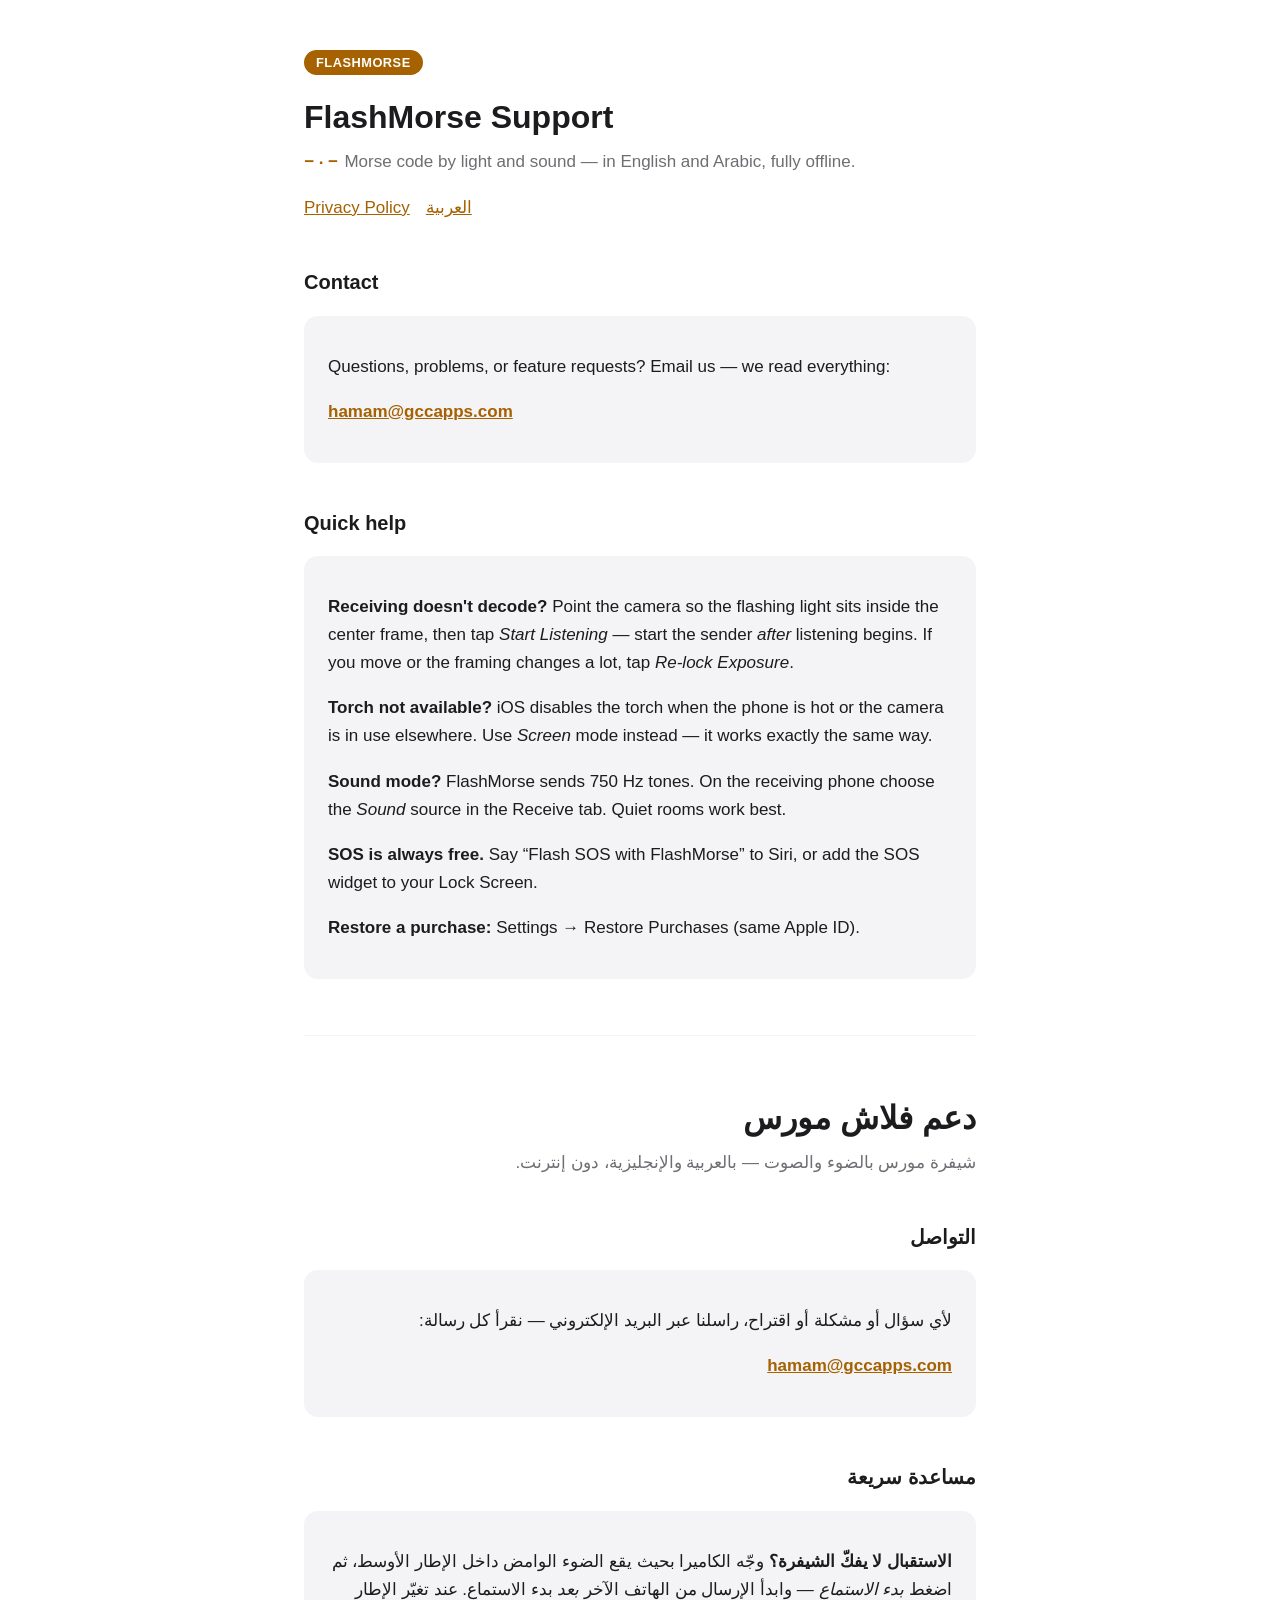
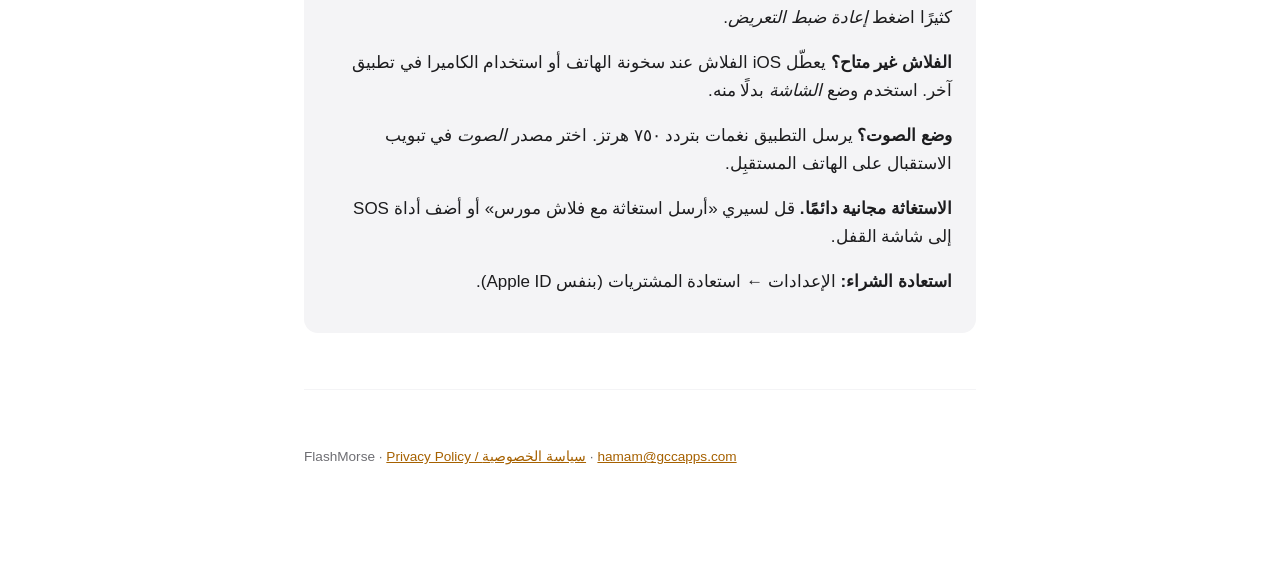
==== index.html @ db7fae85 "FlashMorse support site + privacy policy (en/ar) Co-Authored-By: Claude Fable 5 <noreply@anthropic.c" ====
<!DOCTYPE html>
<html lang="en">
<head>
<meta charset="utf-8">
<meta name="viewport" content="width=device-width, initial-scale=1">
<title>FlashMorse — Support</title>
<link rel="stylesheet" href="style.css">
</head>
<body>
<main>
  <span class="badge">FLASHMORSE</span>
  <h1>FlashMorse Support</h1>
  <p class="tagline"><span class="morse">−·−</span> Morse code by light and sound — in English and Arabic, fully offline.</p>

  <nav><a href="privacy.html">Privacy Policy</a><a href="#arabic">العربية</a></nav>

  <h2>Contact</h2>
  <div class="card">
    <p>Questions, problems, or feature requests? Email us — we read everything:</p>
    <p><strong><a href="mailto:hamam@gccapps.com">hamam@gccapps.com</a></strong></p>
  </div>

  <h2>Quick help</h2>
  <div class="card">
    <p><strong>Receiving doesn't decode?</strong> Point the camera so the flashing light sits inside the center frame, then tap <em>Start Listening</em> — start the sender <em>after</em> listening begins. If you move or the framing changes a lot, tap <em>Re-lock Exposure</em>.</p>
    <p><strong>Torch not available?</strong> iOS disables the torch when the phone is hot or the camera is in use elsewhere. Use <em>Screen</em> mode instead — it works exactly the same way.</p>
    <p><strong>Sound mode?</strong> FlashMorse sends 750&nbsp;Hz tones. On the receiving phone choose the <em>Sound</em> source in the Receive tab. Quiet rooms work best.</p>
    <p><strong>SOS is always free.</strong> Say “Flash SOS with FlashMorse” to Siri, or add the SOS widget to your Lock Screen.</p>
    <p><strong>Restore a purchase:</strong> Settings → Restore Purchases (same Apple ID).</p>
  </div>

  <hr>

  <section id="arabic" dir="rtl" lang="ar">
    <h1>دعم فلاش مورس</h1>
    <p class="tagline">شيفرة مورس بالضوء والصوت — بالعربية والإنجليزية، دون إنترنت.</p>

    <h2>التواصل</h2>
    <div class="card">
      <p>لأي سؤال أو مشكلة أو اقتراح، راسلنا عبر البريد الإلكتروني — نقرأ كل رسالة:</p>
      <p><strong><a href="mailto:hamam@gccapps.com">hamam@gccapps.com</a></strong></p>
    </div>

    <h2>مساعدة سريعة</h2>
    <div class="card">
      <p><strong>الاستقبال لا يفكّ الشيفرة؟</strong> وجّه الكاميرا بحيث يقع الضوء الوامض داخل الإطار الأوسط، ثم اضغط <em>بدء الاستماع</em> — وابدأ الإرسال من الهاتف الآخر <em>بعد</em> بدء الاستماع. عند تغيّر الإطار كثيرًا اضغط <em>إعادة ضبط التعريض</em>.</p>
      <p><strong>الفلاش غير متاح؟</strong> يعطّل iOS الفلاش عند سخونة الهاتف أو استخدام الكاميرا في تطبيق آخر. استخدم وضع <em>الشاشة</em> بدلًا منه.</p>
      <p><strong>وضع الصوت؟</strong> يرسل التطبيق نغمات بتردد ٧٥٠ هرتز. اختر مصدر <em>الصوت</em> في تبويب الاستقبال على الهاتف المستقبِل.</p>
      <p><strong>الاستغاثة مجانية دائمًا.</strong> قل لسيري «أرسل استغاثة مع فلاش مورس» أو أضف أداة SOS إلى شاشة القفل.</p>
      <p><strong>استعادة الشراء:</strong> الإعدادات ← استعادة المشتريات (بنفس Apple ID).</p>
    </div>
  </section>

  <hr>
  <footer>
    <p>FlashMorse · <a href="privacy.html">Privacy Policy / سياسة الخصوصية</a> · <a href="mailto:hamam@gccapps.com">hamam@gccapps.com</a></p>
  </footer>
</main>
</body>
</html>
---- style.css ----
:root {
  --bg: #ffffff;
  --panel: #f4f4f6;
  --text: #1c1c1e;
  --muted: #6e6e73;
  --accent: #a66100;
  color-scheme: light dark;
}
@media (prefers-color-scheme: dark) {
  :root {
    --bg: #000000;
    --panel: #1c1c1e;
    --text: #f2f2f7;
    --muted: #98989e;
    --accent: #ffd60a;
  }
}
* { box-sizing: border-box; }
body {
  margin: 0;
  background: var(--bg);
  color: var(--text);
  font: 17px/1.65 -apple-system, BlinkMacSystemFont, "Segoe UI", Roboto, "Noto Sans Arabic", sans-serif;
}
main { max-width: 720px; margin: 0 auto; padding: 48px 24px 96px; }
h1 { font-size: 2rem; margin: 0 0 4px; }
h2 { font-size: 1.25rem; margin-top: 2.2em; }
.tagline { color: var(--muted); margin-top: 0; }
.badge {
  display: inline-block; background: var(--accent); color: var(--bg);
  font-weight: 700; font-size: 0.8rem; border-radius: 999px;
  padding: 2px 12px; margin-bottom: 16px; letter-spacing: 0.04em;
}
.card { background: var(--panel); border-radius: 14px; padding: 20px 24px; margin: 16px 0; }
a { color: var(--accent); }
.morse { color: var(--accent); font-family: ui-monospace, monospace; font-weight: 700; letter-spacing: 0.1em; }
[dir="rtl"] { text-align: right; }
hr { border: none; border-top: 1px solid var(--panel); margin: 56px 0; }
footer { color: var(--muted); font-size: 0.85rem; }
nav a { margin-inline-end: 16px; }
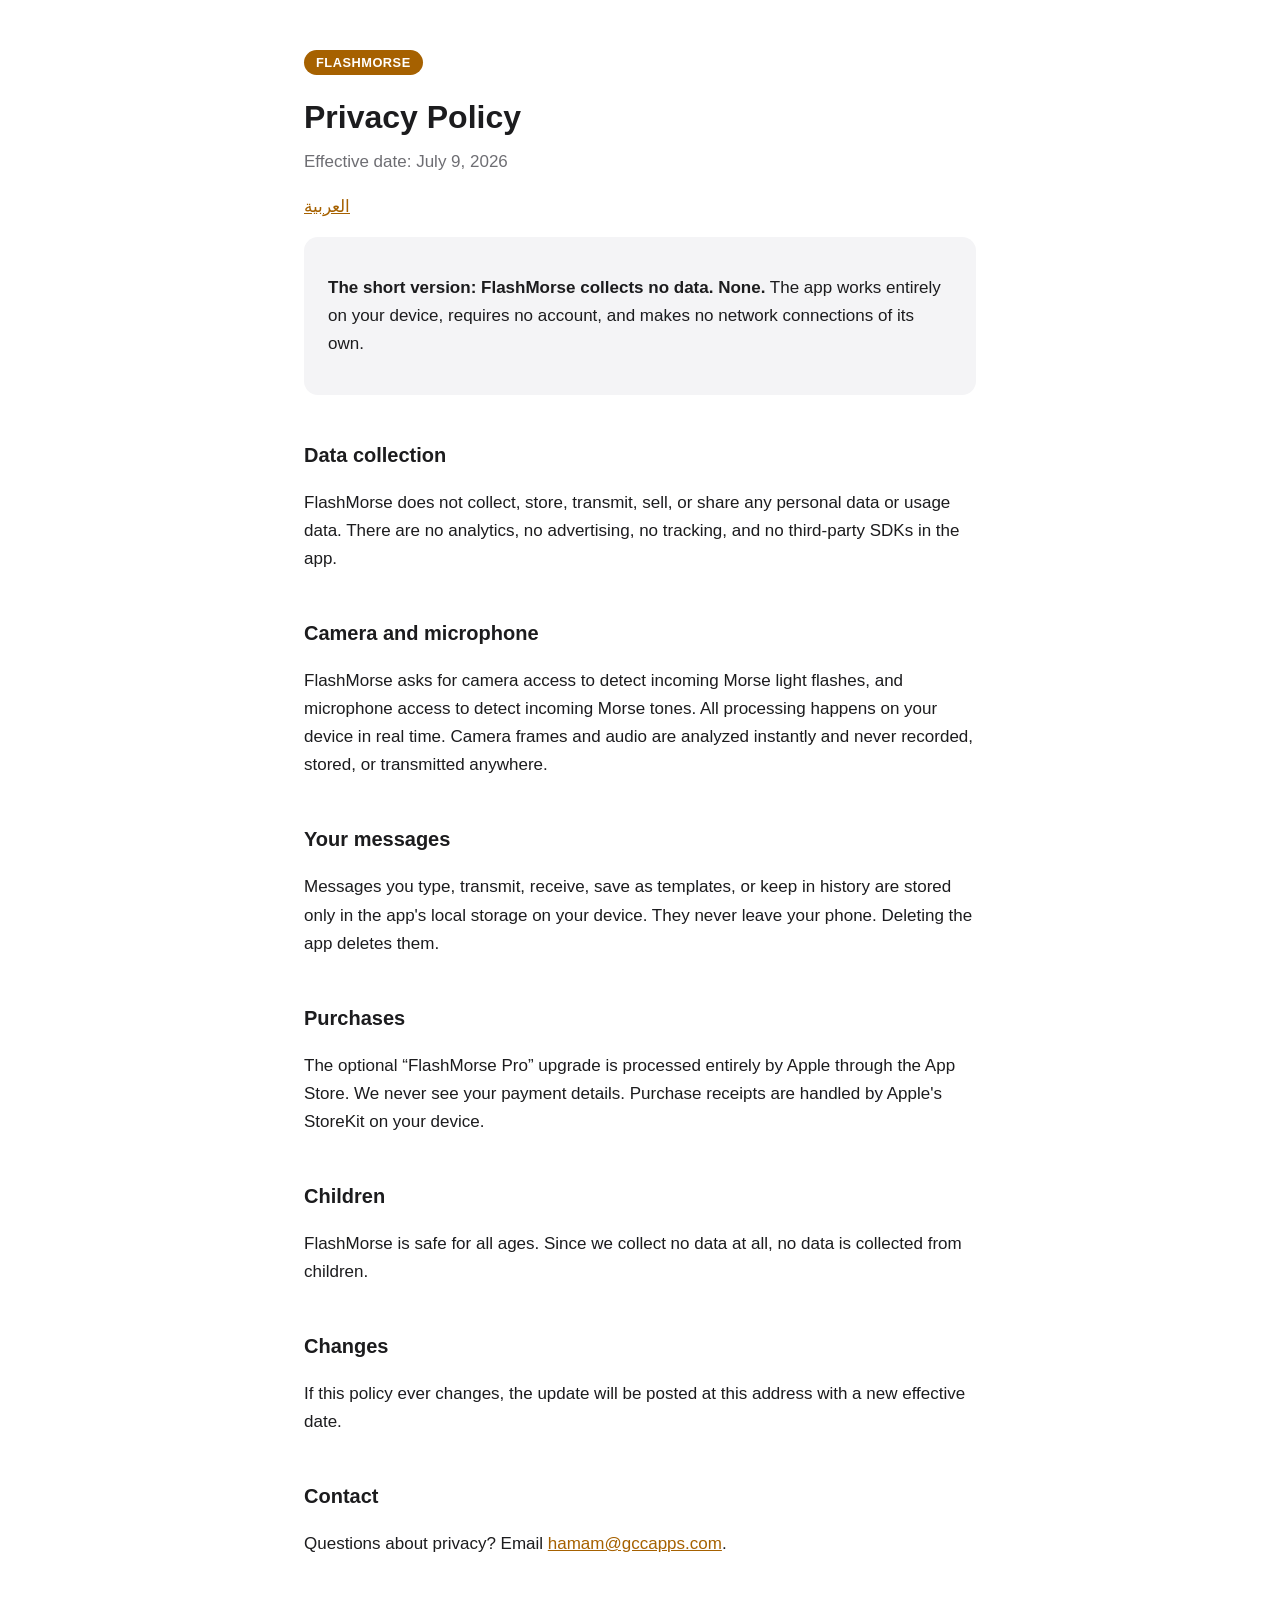
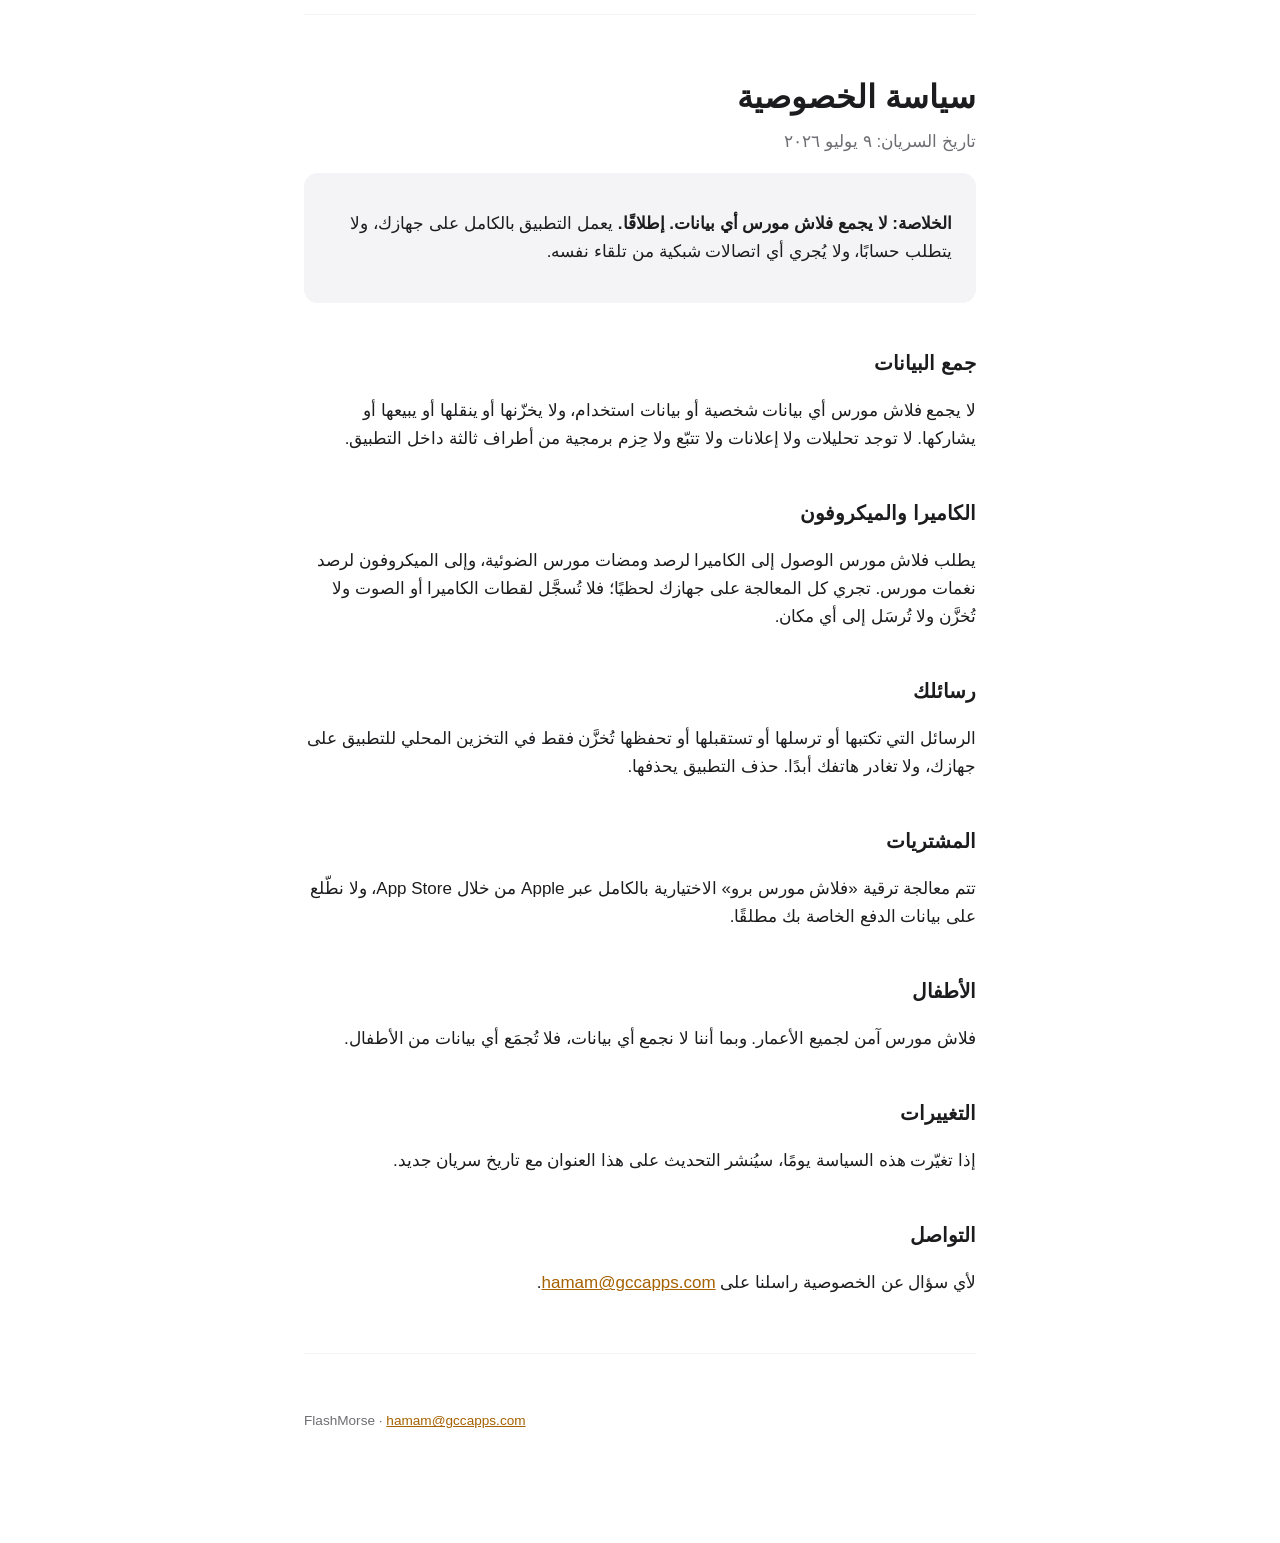
==== commit 82e0018b: "remove support page; site serves the privacy policy only Co-Authored-By: Claude Fable 5 <noreply@ant" ====
--- a/index.html
+++ b/index.html
@@ -2,59 +2,11 @@
 <html lang="en">
 <head>
 <meta charset="utf-8">
-<meta name="viewport" content="width=device-width, initial-scale=1">
-<title>FlashMorse — Support</title>
-<link rel="stylesheet" href="style.css">
+<meta http-equiv="refresh" content="0; url=privacy.html">
+<title>FlashMorse — Privacy Policy</title>
+<link rel="canonical" href="privacy.html">
 </head>
 <body>
-<main>
-  <span class="badge">FLASHMORSE</span>
-  <h1>FlashMorse Support</h1>
-  <p class="tagline"><span class="morse">−·−</span> Morse code by light and sound — in English and Arabic, fully offline.</p>
-
-  <nav><a href="privacy.html">Privacy Policy</a><a href="#arabic">العربية</a></nav>
-
-  <h2>Contact</h2>
-  <div class="card">
-    <p>Questions, problems, or feature requests? Email us — we read everything:</p>
-    <p><strong><a href="mailto:hamam@gccapps.com">hamam@gccapps.com</a></strong></p>
-  </div>
-
-  <h2>Quick help</h2>
-  <div class="card">
-    <p><strong>Receiving doesn't decode?</strong> Point the camera so the flashing light sits inside the center frame, then tap <em>Start Listening</em> — start the sender <em>after</em> listening begins. If you move or the framing changes a lot, tap <em>Re-lock Exposure</em>.</p>
-    <p><strong>Torch not available?</strong> iOS disables the torch when the phone is hot or the camera is in use elsewhere. Use <em>Screen</em> mode instead — it works exactly the same way.</p>
-    <p><strong>Sound mode?</strong> FlashMorse sends 750&nbsp;Hz tones. On the receiving phone choose the <em>Sound</em> source in the Receive tab. Quiet rooms work best.</p>
-    <p><strong>SOS is always free.</strong> Say “Flash SOS with FlashMorse” to Siri, or add the SOS widget to your Lock Screen.</p>
-    <p><strong>Restore a purchase:</strong> Settings → Restore Purchases (same Apple ID).</p>
-  </div>
-
-  <hr>
-
-  <section id="arabic" dir="rtl" lang="ar">
-    <h1>دعم فلاش مورس</h1>
-    <p class="tagline">شيفرة مورس بالضوء والصوت — بالعربية والإنجليزية، دون إنترنت.</p>
-
-    <h2>التواصل</h2>
-    <div class="card">
-      <p>لأي سؤال أو مشكلة أو اقتراح، راسلنا عبر البريد الإلكتروني — نقرأ كل رسالة:</p>
-      <p><strong><a href="mailto:hamam@gccapps.com">hamam@gccapps.com</a></strong></p>
-    </div>
-
-    <h2>مساعدة سريعة</h2>
-    <div class="card">
-      <p><strong>الاستقبال لا يفكّ الشيفرة؟</strong> وجّه الكاميرا بحيث يقع الضوء الوامض داخل الإطار الأوسط، ثم اضغط <em>بدء الاستماع</em> — وابدأ الإرسال من الهاتف الآخر <em>بعد</em> بدء الاستماع. عند تغيّر الإطار كثيرًا اضغط <em>إعادة ضبط التعريض</em>.</p>
-      <p><strong>الفلاش غير متاح؟</strong> يعطّل iOS الفلاش عند سخونة الهاتف أو استخدام الكاميرا في تطبيق آخر. استخدم وضع <em>الشاشة</em> بدلًا منه.</p>
-      <p><strong>وضع الصوت؟</strong> يرسل التطبيق نغمات بتردد ٧٥٠ هرتز. اختر مصدر <em>الصوت</em> في تبويب الاستقبال على الهاتف المستقبِل.</p>
-      <p><strong>الاستغاثة مجانية دائمًا.</strong> قل لسيري «أرسل استغاثة مع فلاش مورس» أو أضف أداة SOS إلى شاشة القفل.</p>
-      <p><strong>استعادة الشراء:</strong> الإعدادات ← استعادة المشتريات (بنفس Apple ID).</p>
-    </div>
-  </section>
-
-  <hr>
-  <footer>
-    <p>FlashMorse · <a href="privacy.html">Privacy Policy / سياسة الخصوصية</a> · <a href="mailto:hamam@gccapps.com">hamam@gccapps.com</a></p>
-  </footer>
-</main>
+<p><a href="privacy.html">FlashMorse Privacy Policy</a></p>
 </body>
 </html>
